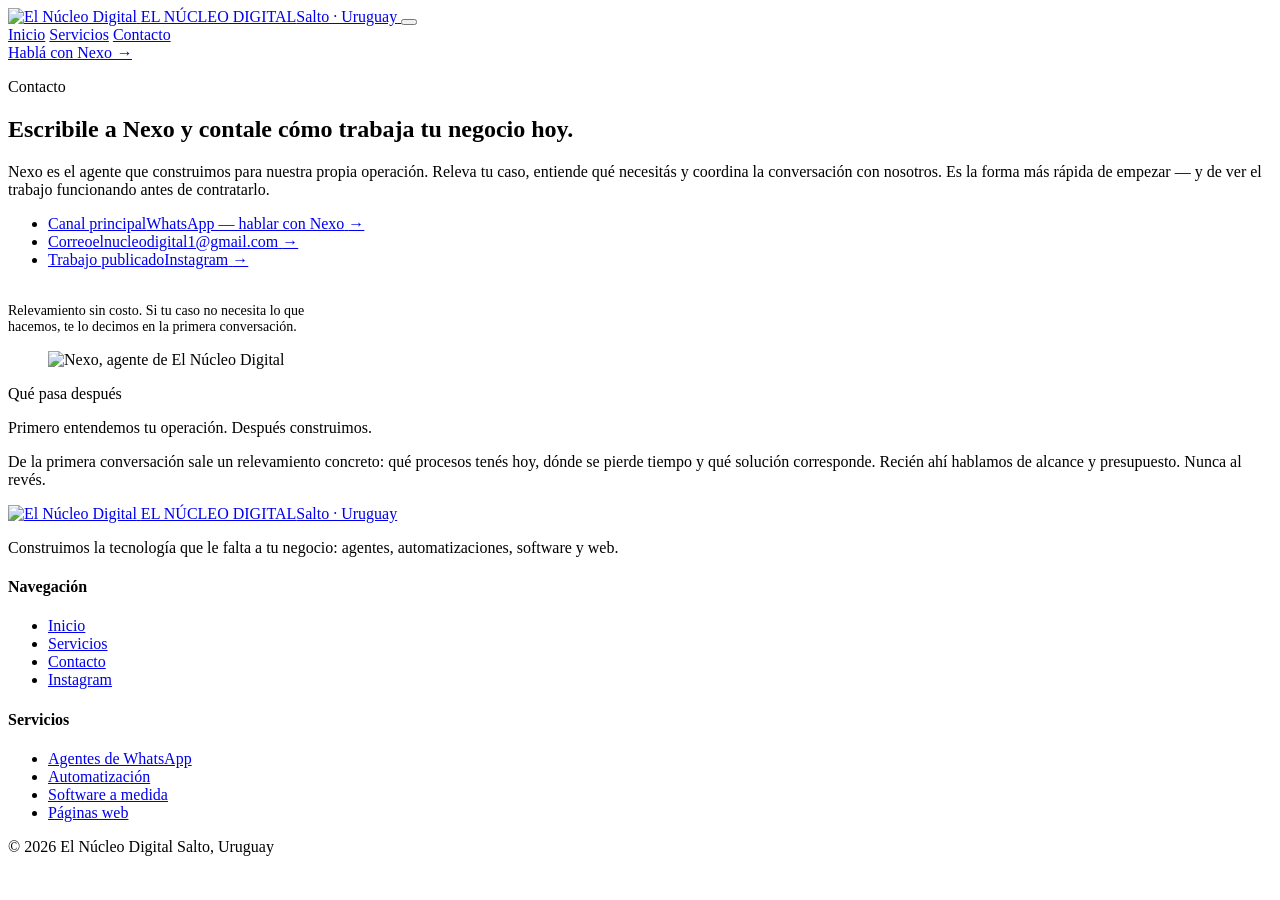
==== contacto.html @ aee67e82 "Add files via upload" ====
<!DOCTYPE html>
<html lang="es">
<head>
<meta charset="UTF-8">
<meta name="viewport" content="width=device-width, initial-scale=1">
<title>Contacto — El Núcleo Digital</title>
<meta name="description" content="Hablá con Nexo por WhatsApp. Relevamos tu caso sin costo y definimos qué solución necesita tu negocio.">
<meta name="theme-color" content="#0B0C0D">
<link rel="icon" href="logo.webp">
<link rel="preconnect" href="https://fonts.googleapis.com">
<link rel="preconnect" href="https://fonts.gstatic.com" crossorigin>
<link href="https://fonts.googleapis.com/css2?family=Archivo:wght@600;700;800&family=Inter:wght@300;350;400;500&family=JetBrains+Mono:wght@400;500&display=swap" rel="stylesheet">
<link rel="stylesheet" href="styles.css?v=20260813">
</head>
<body>

<header class="nav">
  <div class="wrap nav-in">
    <a class="brand" href="index.html">
      <img src="logo.webp" alt="El Núcleo Digital">
      <span class="brand-txt">EL NÚCLEO DIGITAL<span>Salto · Uruguay</span></span>
    </a>
    <button class="nav-toggle" aria-label="Menú" aria-expanded="false"><span></span><span></span><span></span></button>
    <nav class="nav-links">
      <a href="index.html">Inicio</a>
      <a href="servicios.html">Servicios</a>
      <a href="contacto.html" aria-current="page">Contacto</a>
    </nav>
    <a class="btn btn-sm nav-cta" href="#canales">Hablá con Nexo <i>→</i></a>
  </div>
</header>

<section class="contact" id="canales">
  <div class="contact-l">
    <p class="kicker">Contacto</p>
    <h1>Escribile a Nexo y contale cómo trabaja tu negocio hoy.</h1>
    <p class="lead">Nexo es el agente que construimos para nuestra propia operación. Releva tu caso, entiende qué necesitás y coordina la conversación con nosotros. Es la forma más rápida de empezar — y de ver el trabajo funcionando antes de contratarlo.</p>

    <ul class="ch-list">
      <li>
        <a href="https://wa.me/59898648853?text=Hola%2C%20quiero%20saber%20qu%C3%A9%20puede%20automatizar%20mi%20negocio" target="_blank" rel="noopener">
          <span><span class="ch-k">Canal principal</span><span class="ch-v">WhatsApp — hablar con Nexo</span></span>
          <span class="svc-a">→</span>
        </a>
      </li>
      <li>
        <a href="mailto:elnucleodigital1@gmail.com">
          <span><span class="ch-k">Correo</span><span class="ch-v">elnucleodigital1@gmail.com</span></span>
          <span class="svc-a">→</span>
        </a>
      </li>
      <li>
        <a href="https://instagram.com/elnucleodigital_" target="_blank" rel="noopener">
          <span><span class="ch-k">Trabajo publicado</span><span class="ch-v">Instagram</span></span>
          <span class="svc-a">→</span>
        </a>
      </li>
    </ul>

    <p class="mute" style="font-size:14px;margin-top:34px;max-width:48ch">Relevamiento sin costo. Si tu caso no necesita lo que hacemos, te lo decimos en la primera conversación.</p>
  </div>

  <figure class="contact-fig">
    <img src="nexo-oscuro.webp" alt="Nexo, agente de El Núcleo Digital" width="704" height="1520">
  </figure>
</section>

<section class="section">
  <div class="wrap manifesto">
    <p class="manifesto-idx reveal">Qué pasa después</p>
    <div class="manifesto-body">
      <p class="reveal">Primero entendemos tu operación. Después construimos.</p>
      <p class="reveal sub" data-d="1">De la primera conversación sale un relevamiento concreto: qué procesos tenés hoy, dónde se pierde tiempo y qué solución corresponde. Recién ahí hablamos de alcance y presupuesto. Nunca al revés.</p>
    </div>
  </div>
</section>

<footer class="foot">
  <div class="wrap foot-in">
    <div>
      <a class="brand" href="index.html">
        <img src="logo-light.webp" alt="El Núcleo Digital" width="34" height="34">
        <span class="brand-txt">EL NÚCLEO DIGITAL<span>Salto · Uruguay</span></span>
      </a>
      <p class="foot-blurb">Construimos la tecnología que le falta a tu negocio: agentes, automatizaciones, software y web.</p>
    </div>
    <div>
      <h4>Navegación</h4>
      <ul>
        <li><a href="index.html">Inicio</a></li>
        <li><a href="servicios.html">Servicios</a></li>
        <li><a href="contacto.html">Contacto</a></li>
        <li><a href="https://instagram.com/elnucleodigital_" target="_blank" rel="noopener">Instagram</a></li>
      </ul>
    </div>
    <div>
      <h4>Servicios</h4>
      <ul>
        <li><a href="servicios.html#agentes">Agentes de WhatsApp</a></li>
        <li><a href="servicios.html#automatizacion">Automatización</a></li>
        <li><a href="servicios.html#software">Software a medida</a></li>
        <li><a href="servicios.html#web">Páginas web</a></li>
      </ul>
    </div>
  </div>
  <div class="wrap foot-bot">
    <span>© 2026 El Núcleo Digital</span>
    <span>Salto, Uruguay</span>
  </div>
</footer>

<script defer src="gsap.min.js"></script>
<script defer src="ScrollTrigger.min.js"></script>
<script defer src="main.js?v=20260813"></script>
</body>
</html>
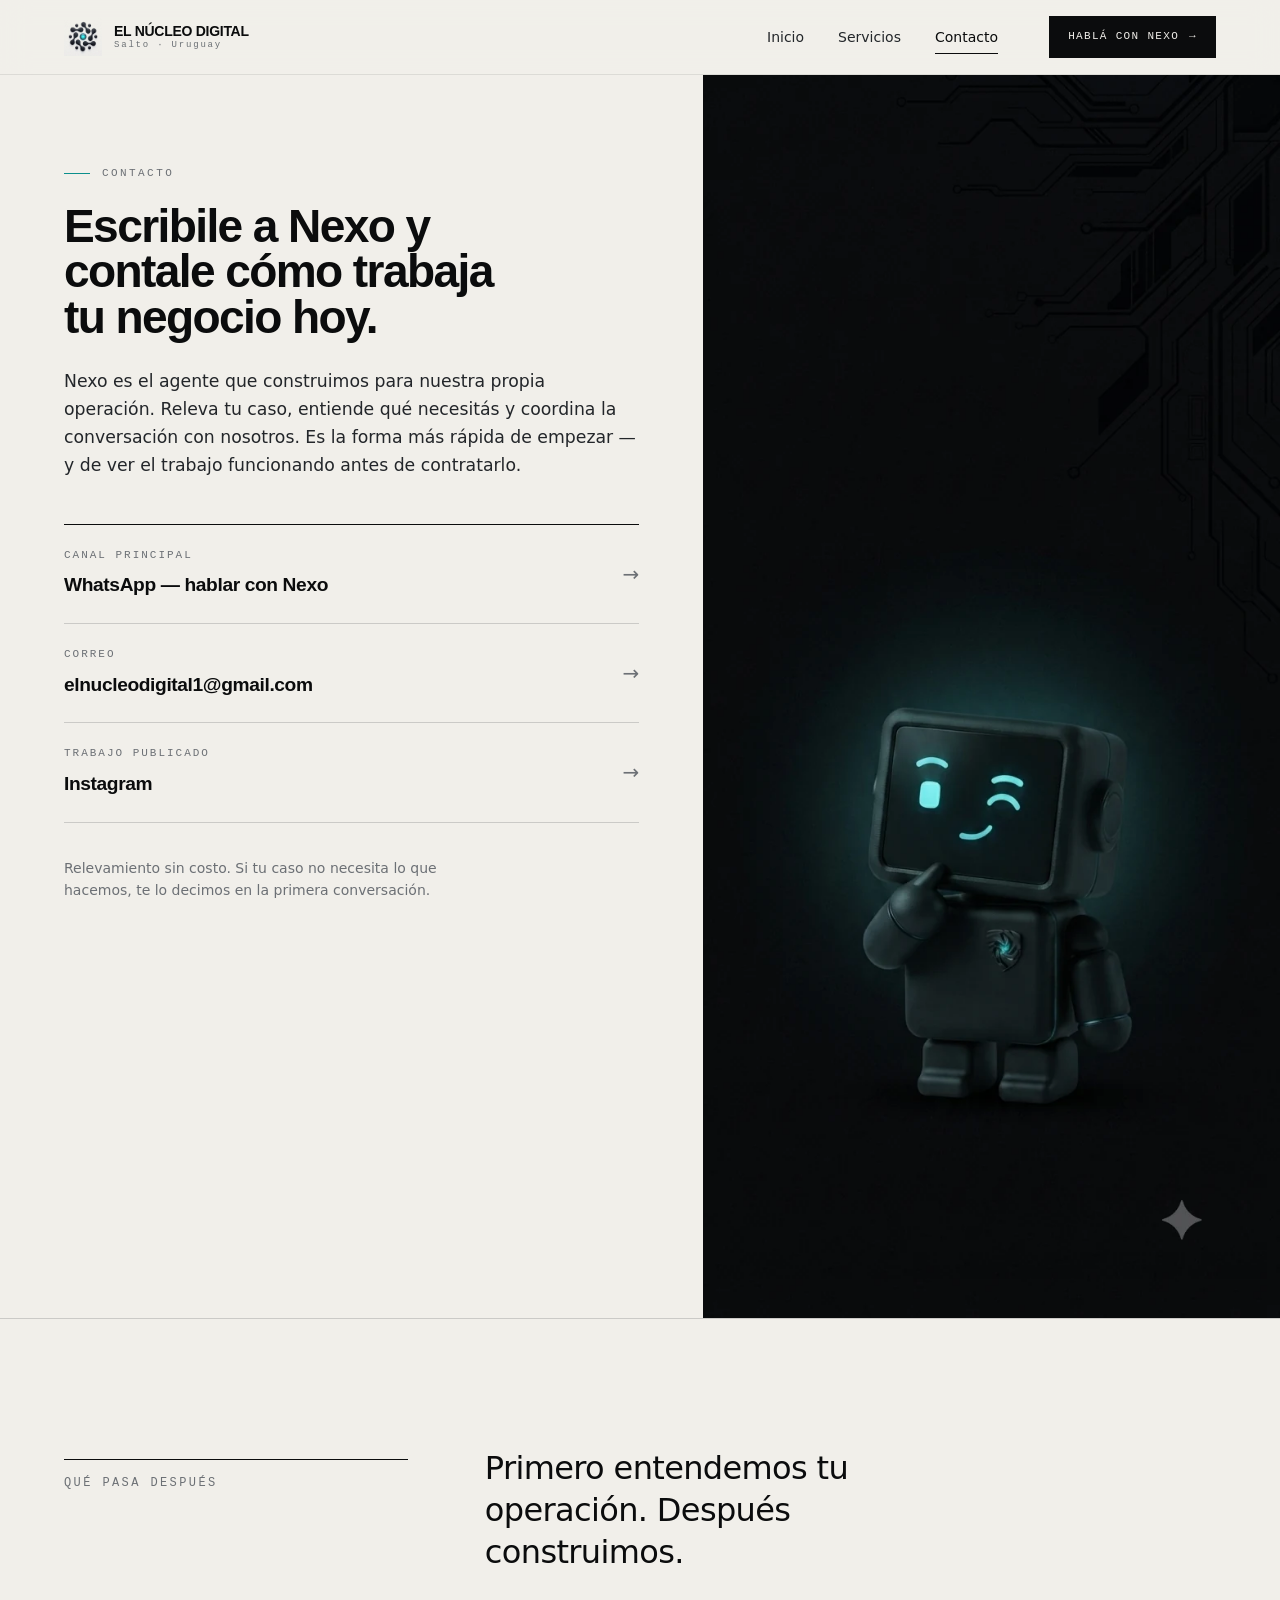
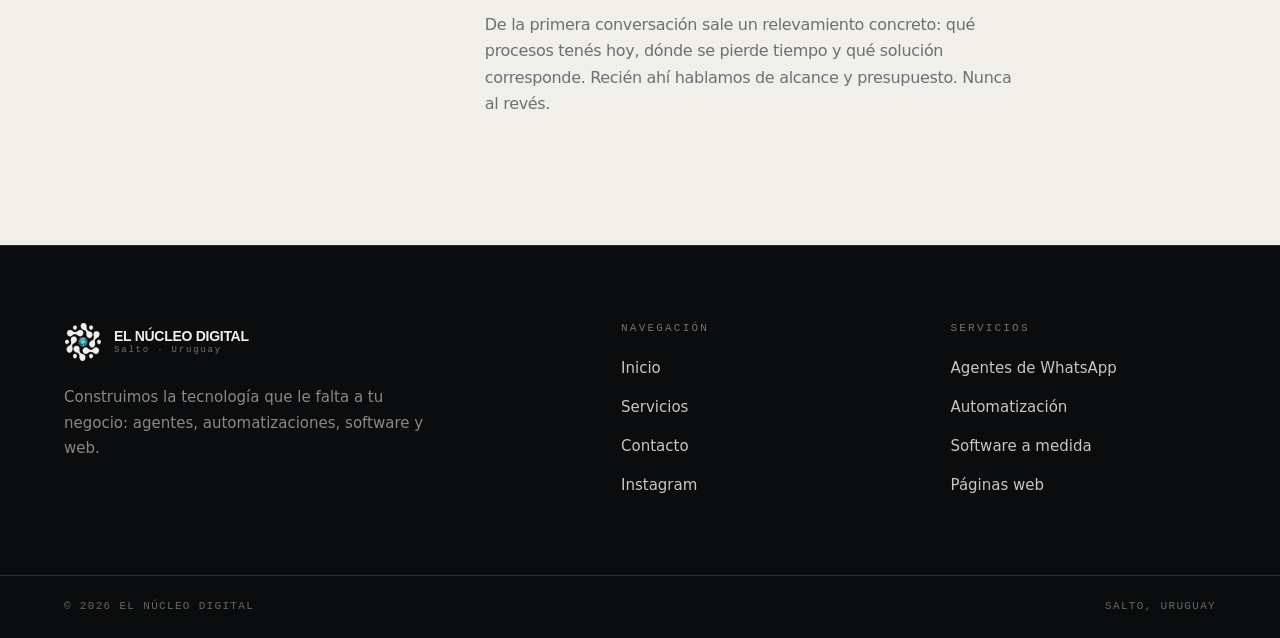
==== commit 244bdee1: "Add files via upload" ====
--- a/contacto.html
+++ b/contacto.html
@@ -6,7 +6,9 @@
 <title>Contacto — El Núcleo Digital</title>
 <meta name="description" content="Hablá con Nexo por WhatsApp. Relevamos tu caso sin costo y definimos qué solución necesita tu negocio.">
 <meta name="theme-color" content="#0B0C0D">
-<link rel="icon" href="logo.webp">
+<link rel="icon" type="image/png" sizes="32x32" href="icono-32.png">
+<link rel="icon" type="image/png" sizes="512x512" href="icono-512.png">
+<link rel="apple-touch-icon" href="icono-180.png">
 <link rel="preconnect" href="https://fonts.googleapis.com">
 <link rel="preconnect" href="https://fonts.gstatic.com" crossorigin>
 <link href="https://fonts.googleapis.com/css2?family=Archivo:wght@600;700;800&family=Inter:wght@300;350;400;500&family=JetBrains+Mono:wght@400;500&display=swap" rel="stylesheet">
--- a/styles.css
+++ b/styles.css
@@ -0,0 +1,530 @@
+/* ============================================================
+   EL NÚCLEO DIGITAL — v3
+   Editorial claro · fotografía real · hairlines
+   Regla del sistema: 0 border-radius, 0 box-shadow.
+   ============================================================ */
+
+:root{
+  --bone:      #F1EFEA;
+  --bone-2:    #E7E4DD;
+  --paper:     #FFFFFF;
+  --ink:       #0B0C0D;
+  --ink-soft:  #23262A;
+  --mute:      #6C7075;
+  --teal:      #0B8F8C;   /* acento sobre claro */
+  --teal-br:   #2FD8D5;   /* acento sobre oscuro */
+  --line:      rgba(11,12,13,.16);
+  --line-soft: rgba(11,12,13,.09);
+  --line-dark: rgba(241,239,234,.16);
+
+  --pad: clamp(20px, 5vw, 90px);
+  --max: 1560px;
+
+  --f-display: "Archivo", "Archivo Black", "Helvetica Neue", sans-serif;
+  --f-body:    "Inter", system-ui, -apple-system, sans-serif;
+  --f-mono:    "JetBrains Mono", ui-monospace, "Courier New", monospace;
+}
+
+*,*::before,*::after{ box-sizing:border-box; }
+
+html{ scroll-behavior:smooth; -webkit-text-size-adjust:100%; }
+
+body{
+  margin:0;
+  background:var(--bone);
+  color:var(--ink);
+  font-family:var(--f-body);
+  font-weight:400;
+  font-size:17px;
+  line-height:1.6;
+  -webkit-font-smoothing:antialiased;
+  overflow-x:hidden;
+}
+
+img{ display:block; max-width:100%; }
+figure,figcaption{ margin:0; }
+a{ color:inherit; text-decoration:none; }
+button{ font:inherit; }
+
+/* ---------- tipografía base ---------- */
+h1,h2,h3,h4{
+  font-family:var(--f-display);
+  font-weight:700;
+  letter-spacing:-.035em;
+  line-height:.98;
+  margin:0;
+  text-wrap:balance;
+}
+
+.kicker{
+  font-family:var(--f-mono);
+  font-size:11px;
+  letter-spacing:.22em;
+  text-transform:uppercase;
+  color:var(--mute);
+  margin:0 0 22px;
+  display:flex;
+  align-items:center;
+  gap:12px;
+}
+.kicker::before{
+  content:"";
+  width:26px; height:1px;
+  background:var(--teal);
+  flex:none;
+}
+
+.lead{
+  font-size:clamp(17px,1.35vw,20px);
+  line-height:1.62;
+  color:var(--ink-soft);
+  max-width:56ch;
+  font-weight:350;
+}
+
+.mute{ color:var(--mute); }
+.teal{ color:var(--teal); }
+
+/* ---------- layout ---------- */
+.wrap{
+  width:100%;
+  max-width:var(--max);
+  margin-inline:auto;
+  padding-inline:var(--pad);
+}
+.section{ padding-block:clamp(80px,10vw,160px); }
+.section--tight{ padding-block:clamp(56px,6vw,104px) 0; }
+.rule{ height:1px; background:var(--line); border:0; margin:0; }
+
+/* ============================================================
+   NAV
+   ============================================================ */
+.nav{
+  position:sticky; top:0; z-index:80;
+  background:rgba(241,239,234,.88);
+  backdrop-filter:blur(14px);
+  -webkit-backdrop-filter:blur(14px);
+  border-bottom:1px solid var(--line-soft);
+  transition:border-color .3s ease;
+}
+.nav-in{
+  display:flex; align-items:center; gap:clamp(20px,4vw,60px);
+  height:74px;
+}
+.brand{ display:flex; align-items:center; gap:12px; flex:none; }
+.brand img{ width:38px; height:38px; object-fit:contain; }
+.brand-txt{
+  font-family:var(--f-display);
+  font-weight:700;
+  font-size:14px;
+  letter-spacing:.01em;
+  letter-spacing:-.02em;
+  line-height:1;
+}
+.brand-txt span{ display:block; font-family:var(--f-mono); font-size:9px; letter-spacing:.2em; color:var(--mute); margin-top:3px; font-weight:400; }
+
+.nav-links{ display:flex; gap:34px; margin-left:auto; }
+.nav-links a{
+  font-size:14px; color:var(--ink-soft);
+  position:relative; padding-block:6px;
+}
+.nav-links a::after{
+  content:""; position:absolute; left:0; bottom:0;
+  width:100%; height:1px; background:var(--ink);
+  transform:scaleX(0); transform-origin:right;
+  transition:transform .38s cubic-bezier(.22,1,.36,1);
+}
+.nav-links a:hover::after,
+.nav-links a[aria-current="page"]::after{ transform:scaleX(1); transform-origin:left; }
+.nav-links a[aria-current="page"]{ color:var(--ink); }
+
+.btn{
+  display:inline-flex; align-items:center; gap:10px;
+  padding:14px 24px;
+  font-family:var(--f-mono); font-size:12px;
+  letter-spacing:.12em; text-transform:uppercase;
+  border:1px solid var(--ink);
+  background:var(--ink); color:var(--bone);
+  transition:background .28s ease,color .28s ease;
+  cursor:pointer;
+}
+.btn:hover{ background:transparent; color:var(--ink); }
+.btn-ghost{ background:transparent; color:var(--ink); }
+.btn-ghost:hover{ background:var(--ink); color:var(--bone); }
+.btn-sm{ padding:11px 18px; font-size:11px; }
+.btn-light{ border-color:var(--bone); background:var(--bone); color:var(--ink); }
+.btn-light:hover{ background:transparent; color:var(--bone); }
+.btn i{ font-style:normal; transition:transform .3s ease; }
+.btn:hover i{ transform:translateX(4px); }
+
+.nav-cta{ flex:none; }
+.nav-toggle{ display:none; }
+
+/* ============================================================
+   HERO — asimétrico, foto real a sangre por la derecha
+   ============================================================ */
+.hero{
+  display:grid;
+  grid-template-columns:minmax(0,1.02fr) minmax(0,.98fr);
+  align-items:stretch;
+  border-bottom:1px solid var(--line);
+  min-height:min(86vh,860px);
+}
+.hero-txt{
+  padding:clamp(50px,7vw,110px) clamp(30px,5vw,80px) clamp(50px,7vw,100px) var(--pad);
+  display:flex; flex-direction:column; justify-content:center;
+  max-width:900px; margin-left:auto; width:100%;
+}
+.hero h1{
+  font-size:clamp(36px,4.1vw,63px);
+  margin-bottom:30px;
+}
+.hero h1 em{
+  font-style:normal;
+  display:inline-block;
+  position:relative;
+}
+.hero h1 em::after{
+  content:""; position:absolute; left:0; right:0; bottom:.06em;
+  height:.1em; background:var(--teal-br);
+  z-index:-1;
+  transform:scaleX(0); transform-origin:left;
+  animation:swipe 1s cubic-bezier(.22,1,.36,1) .85s forwards;
+}
+@keyframes swipe{ to{ transform:scaleX(1); } }
+
+.hero-actions{ display:flex; flex-wrap:wrap; gap:14px; margin-top:42px; }
+
+.hero-fig{
+  position:relative;
+  border-left:1px solid var(--line);
+  background:var(--bone-2);
+  overflow:hidden;
+  min-height:420px;
+}
+.hero-fig img{
+  width:100%; height:100%;
+  object-fit:cover; object-position:center 42%;
+  transform:scale(1.06);
+}
+.hero-fig--chat{ background:var(--ink); display:flex; align-items:center; justify-content:center; padding:clamp(26px,3vw,60px); }
+.hero-fig--chat img{ width:auto; height:100%; max-width:100%; object-fit:contain; transform:none; }
+
+/* quien esta detras */
+.about{
+  display:grid; grid-template-columns:minmax(0,.34fr) minmax(0,.66fr);
+  gap:clamp(28px,5vw,80px); align-items:center;
+}
+.about-fig{ background:var(--bone-2); border:1px solid var(--line); }
+.about-fig img{ width:100%; aspect-ratio:1/1; object-fit:cover; }
+.about h2{ font-size:clamp(26px,2.8vw,42px); margin-bottom:22px; }
+.about p{ font-size:17px; line-height:1.7; color:var(--ink-soft); max-width:56ch; margin:0 0 20px; font-weight:350; }
+.about .sig{ font-family:var(--f-mono); font-size:11px; letter-spacing:.2em; text-transform:uppercase; color:var(--mute); margin-top:28px; padding-top:20px; border-top:1px solid var(--line); }
+@media (max-width:1080px){ .about{ grid-template-columns:1fr; gap:26px; } .about-fig{ max-width:320px; } }
+
+.hero-tag{
+  position:absolute; left:0; bottom:0;
+  background:var(--bone);
+  border-top:1px solid var(--line); border-right:1px solid var(--line);
+  padding:14px 22px;
+  font-family:var(--f-mono); font-size:11px;
+  letter-spacing:.14em; text-transform:uppercase;
+  color:var(--ink-soft);
+  display:flex; align-items:center; gap:10px;
+}
+.dot{
+  width:6px; height:6px; background:var(--teal);
+  border-radius:50%;
+  animation:pulse 2.4s ease-in-out infinite;
+  flex:none;
+}
+@keyframes pulse{ 0%,100%{opacity:1} 50%{opacity:.25} }
+
+/* ============================================================
+   TICKER
+   ============================================================ */
+.ticker{
+  border-bottom:1px solid var(--line);
+  background:var(--bone);
+  overflow:hidden;
+  padding-block:16px;
+}
+.ticker-track{
+  display:flex; width:max-content;
+  animation:slide 42s linear infinite;
+}
+.ticker:hover .ticker-track{ animation-play-state:paused; }
+@keyframes slide{ to{ transform:translateX(-50%); } }
+.ticker span{
+  font-family:var(--f-mono); font-size:12px;
+  letter-spacing:.2em; text-transform:uppercase;
+  color:var(--mute);
+  padding-inline:26px;
+  display:flex; align-items:center; gap:26px;
+  white-space:nowrap;
+}
+.ticker span::after{ content:"—"; color:var(--teal); }
+
+/* ============================================================
+   MANIFIESTO
+   ============================================================ */
+.manifesto{
+  display:grid;
+  grid-template-columns:minmax(0,.32fr) minmax(0,.68fr);
+  gap:clamp(30px,6vw,90px);
+  align-items:start;
+}
+.manifesto-idx{
+  font-family:var(--f-mono); font-size:12px;
+  letter-spacing:.2em; text-transform:uppercase; color:var(--mute);
+  padding-top:14px;
+  border-top:1px solid var(--ink);
+}
+.manifesto-body p{
+  font-size:clamp(22px,2.5vw,38px);
+  line-height:1.32;
+  letter-spacing:-.02em;
+  font-weight:350;
+  margin:0 0 28px;
+  max-width:24ch;
+}
+.manifesto-body p:last-of-type{ margin-bottom:0; }
+.manifesto-body .sub{
+  font-size:clamp(16px,1.2vw,18px);
+  line-height:1.65; color:var(--mute);
+  max-width:52ch; margin-top:38px; font-weight:400;
+}
+
+/* ============================================================
+   SERVICIOS — filas editoriales, no tarjetas
+   ============================================================ */
+.svc-head{
+  display:flex; justify-content:space-between; align-items:flex-end;
+  gap:40px; flex-wrap:wrap; margin-bottom:clamp(40px,5vw,70px);
+}
+.svc-head h2{ font-size:clamp(30px,3.4vw,52px); max-width:16ch; }
+
+.svc-list{ border-top:1px solid var(--ink); }
+.svc-row{
+  display:grid;
+  grid-template-columns:88px minmax(0,.34fr) minmax(0,.66fr) 54px;
+  gap:clamp(16px,3vw,50px);
+  align-items:start;
+  padding-block:clamp(30px,3.4vw,46px);
+  border-bottom:1px solid var(--line);
+  position:relative;
+  transition:padding-left .4s cubic-bezier(.22,1,.36,1);
+}
+.svc-row::before{
+  content:""; position:absolute; left:0; top:-1px; height:1px; width:0;
+  background:var(--teal);
+  transition:width .55s cubic-bezier(.22,1,.36,1);
+}
+.svc-row:hover{ padding-left:14px; }
+.svc-row:hover::before{ width:100%; }
+.svc-n{
+  font-family:var(--f-mono); font-size:12px;
+  letter-spacing:.16em; color:var(--mute); padding-top:7px;
+}
+.svc-row:hover .svc-n{ color:var(--teal); }
+.svc-t{
+  font-family:var(--f-display);
+  font-weight:700;
+  font-size:clamp(20px,1.9vw,29px);
+  letter-spacing:-.03em; line-height:1.05;
+}
+.svc-d{ color:var(--ink-soft); font-size:16px; line-height:1.65; max-width:60ch; margin:0; font-weight:350; }
+.svc-a{
+  justify-self:end; align-self:center;
+  font-size:20px; color:var(--mute);
+  transition:transform .35s ease,color .35s ease;
+}
+.svc-row:hover .svc-a{ transform:translateX(6px); color:var(--ink); }
+
+/* ============================================================
+   PROCESO
+   ============================================================ */
+.proc{ display:grid; grid-template-columns:repeat(3,1fr); gap:1px; background:var(--line); border-block:1px solid var(--line); }
+.proc-step{ background:var(--bone); padding:clamp(30px,3.4vw,52px) clamp(22px,2.4vw,40px); }
+.proc-n{
+  font-family:var(--f-mono); font-size:11px; letter-spacing:.2em;
+  color:var(--teal); margin-bottom:26px;
+}
+.proc-step h3{ font-size:clamp(19px,1.6vw,25px); margin-bottom:16px; }
+.proc-step p{ color:var(--mute); font-size:15.5px; line-height:1.68; margin:0; max-width:34ch; }
+
+/* ============================================================
+   BANDA OSCURA / CTA
+   ============================================================ */
+.band{
+  background:var(--ink); color:var(--bone);
+  display:grid; grid-template-columns:minmax(0,.42fr) minmax(0,.58fr);
+  align-items:stretch;
+}
+.band-fig{ position:relative; overflow:hidden; min-height:440px; border-right:1px solid var(--line-dark); }
+.band-fig img{ width:100%; height:100%; object-fit:cover; object-position:center 58%; }
+.band-txt{
+  padding:clamp(50px,7vw,110px) clamp(30px,5vw,90px);
+  display:flex; flex-direction:column; justify-content:center;
+}
+.band-txt .kicker{ color:rgba(241,239,234,.55); }
+.band-txt .kicker::before{ background:var(--teal-br); }
+.band-txt h2{ font-size:clamp(28px,3.1vw,46px); margin-bottom:26px; }
+.band-txt h2 span{ color:var(--teal-br); }
+.band-txt p{ color:rgba(241,239,234,.66); max-width:46ch; font-size:17px; line-height:1.66; margin:0 0 40px; font-weight:350; }
+.band-actions{ display:flex; flex-wrap:wrap; gap:14px; }
+.band-meta{
+  margin-top:48px; padding-top:24px;
+  border-top:1px solid var(--line-dark);
+  font-family:var(--f-mono); font-size:11px; letter-spacing:.16em;
+  text-transform:uppercase; color:rgba(241,239,234,.42);
+  display:flex; gap:26px; flex-wrap:wrap;
+}
+
+/* ============================================================
+   FOOTER
+   ============================================================ */
+.foot{ background:var(--ink); color:var(--bone); border-top:1px solid var(--line-dark); }
+.foot-in{
+  display:grid; grid-template-columns:minmax(0,1.3fr) repeat(2,minmax(0,.7fr));
+  gap:clamp(30px,5vw,70px);
+  padding-block:clamp(50px,6vw,84px);
+}
+.foot .brand-txt{ color:var(--bone); }
+.foot .brand-txt span{ color:rgba(241,239,234,.45); }
+.foot-blurb{ color:rgba(241,239,234,.55); font-size:15px; line-height:1.7; max-width:38ch; margin:24px 0 0; font-weight:350; }
+.foot h4{ font-family:var(--f-mono); font-weight:400; font-size:11px; letter-spacing:.2em; text-transform:uppercase; color:rgba(241,239,234,.45); margin-bottom:20px; letter-spacing:.2em; }
+.foot ul{ list-style:none; margin:0; padding:0; display:grid; gap:12px; }
+.foot a{ color:rgba(241,239,234,.82); font-size:15px; }
+.foot a:hover{ color:var(--teal-br); }
+.foot-bot{
+  border-top:1px solid var(--line-dark);
+  padding-block:22px;
+  display:flex; justify-content:space-between; gap:20px; flex-wrap:wrap;
+  font-family:var(--f-mono); font-size:11px; letter-spacing:.12em;
+  text-transform:uppercase; color:rgba(241,239,234,.4);
+}
+
+/* ============================================================
+   PÁGINA INTERNA
+   ============================================================ */
+.page-head{
+  border-bottom:1px solid var(--line);
+  padding-block:clamp(60px,8vw,130px) clamp(40px,5vw,80px);
+}
+.page-head h1{ font-size:clamp(34px,4.4vw,68px); max-width:15ch; }
+.page-head .lead{ margin-top:32px; }
+
+.band-photo{ border-bottom:1px solid var(--line); background:var(--bone-2); }
+.band-photo img{ width:100%; height:clamp(220px,32vw,420px); object-fit:cover; object-position:center 40%; }
+
+.detail{
+  display:grid;
+  grid-template-columns:minmax(0,.36fr) minmax(0,.64fr);
+  gap:clamp(28px,5vw,80px);
+  padding-block:clamp(46px,5.5vw,86px);
+  border-bottom:1px solid var(--line);
+  align-items:start;
+}
+.detail:last-of-type{ border-bottom:0; }
+.detail-l .kicker{ margin-bottom:16px; }
+.detail-l h2{ font-size:clamp(24px,2.6vw,40px); }
+.detail-r p{ font-size:17px; line-height:1.7; color:var(--ink-soft); margin:0 0 26px; max-width:62ch; font-weight:350; }
+.spec{ list-style:none; margin:0; padding:0; border-top:1px solid var(--line); }
+.spec li{
+  display:flex; gap:18px; align-items:baseline;
+  padding-block:13px; border-bottom:1px solid var(--line-soft);
+  font-size:15.5px; color:var(--ink-soft);
+}
+.spec li::before{
+  content:attr(data-n);
+  font-family:var(--f-mono); font-size:11px; color:var(--teal);
+  letter-spacing:.1em; flex:none; min-width:26px;
+}
+
+/* contacto */
+.contact{
+  display:grid; grid-template-columns:minmax(0,1fr) minmax(0,.82fr);
+  align-items:stretch; border-bottom:1px solid var(--line);
+}
+.contact-l{ padding:clamp(50px,7vw,110px) clamp(30px,5vw,80px) clamp(50px,7vw,110px) var(--pad); }
+.contact-l h1{ font-size:clamp(32px,3.6vw,56px); margin-bottom:28px; }
+.contact-fig{ border-left:1px solid var(--line); background:var(--ink); overflow:hidden; min-height:420px; }
+.contact-fig img{ width:100%; height:100%; object-fit:cover; object-position:center 62%; }
+.ch-list{ list-style:none; margin:44px 0 0; padding:0; border-top:1px solid var(--ink); }
+.ch-list li{ border-bottom:1px solid var(--line); }
+.ch-list a{ display:flex; justify-content:space-between; align-items:center; gap:20px; padding-block:22px; transition:padding-left .4s cubic-bezier(.22,1,.36,1); }
+.ch-list a:hover{ padding-left:12px; }
+.ch-k{ font-family:var(--f-mono); font-size:11px; letter-spacing:.18em; text-transform:uppercase; color:var(--mute); display:block; margin-bottom:6px; }
+.ch-v{ font-family:var(--f-display); font-weight:700; font-size:clamp(17px,1.5vw,22px); letter-spacing:-.02em; }
+.ch-list a:hover .ch-v{ color:var(--teal); }
+
+/* ============================================================
+   REVEAL
+   ============================================================ */
+.reveal{ opacity:0; transform:translateY(28px); transition:opacity .85s cubic-bezier(.22,1,.36,1),transform .85s cubic-bezier(.22,1,.36,1); }
+.reveal.is-visible{ opacity:1; transform:none; }
+.reveal[data-split]{ opacity:1; transform:none; }   /* defensa A.4.5 */
+.reveal[data-d="1"]{ transition-delay:.09s; }
+.reveal[data-d="2"]{ transition-delay:.18s; }
+.reveal[data-d="3"]{ transition-delay:.27s; }
+
+/* ============================================================
+   RESPONSIVE
+   ============================================================ */
+@media (max-width:1080px){
+  .hero{ grid-template-columns:1fr; min-height:0; }
+  .hero-txt{ padding:clamp(48px,9vw,80px) var(--pad); max-width:none; margin:0; order:2; }
+  .hero-fig{ order:1; border-left:0; border-bottom:1px solid var(--line); height:clamp(400px,86vw,620px); min-height:0; }
+  .hero-fig img{ object-position:center 34%; }
+  .band{ grid-template-columns:1fr; }
+  .band-fig{ min-height:0; height:clamp(300px,58vw,460px); border-right:0; border-bottom:1px solid var(--line-dark); }
+  .contact{ grid-template-columns:1fr; }
+  .contact-l{ padding:clamp(48px,9vw,80px) var(--pad); }
+  .contact-fig{ border-left:0; border-top:1px solid var(--line); height:clamp(300px,58vw,460px); min-height:0; }
+  .manifesto{ grid-template-columns:1fr; gap:28px; }
+  .detail{ grid-template-columns:1fr; gap:24px; }
+  .foot-in{ grid-template-columns:1fr 1fr; }
+  .foot-in > :first-child{ grid-column:1 / -1; }
+}
+
+@media (max-width:820px){
+  .proc{ grid-template-columns:1fr; }
+  .svc-row{ grid-template-columns:44px 1fr; gap:14px 18px; }
+  .svc-d{ grid-column:2; }
+  .svc-a{ display:none; }
+  .nav-links{
+    position:fixed; inset:74px 0 auto 0;
+    background:var(--bone); border-bottom:1px solid var(--line);
+    flex-direction:column; gap:0; padding:8px var(--pad) 26px;
+    transform:translateY(-110%);
+    opacity:0; visibility:hidden; pointer-events:none;
+    transition:transform .45s cubic-bezier(.22,1,.36,1),opacity .3s ease,visibility 0s linear .45s;
+    margin:0; z-index:-1;
+  }
+  .nav-links.open{
+    transform:none; opacity:1; visibility:visible; pointer-events:auto; z-index:1;
+    transition:transform .45s cubic-bezier(.22,1,.36,1),opacity .3s ease,visibility 0s;
+  }
+  .nav-links a{ padding-block:16px; border-bottom:1px solid var(--line-soft); font-size:17px; }
+  .nav-links a::after{ display:none; }
+  .nav-in{ justify-content:space-between; }
+  .nav-cta{ display:none; }
+  .nav-toggle{
+    display:flex; flex-direction:column; gap:5px; margin-left:auto;
+    background:none; border:0; padding:10px; cursor:pointer;
+  }
+  .nav-toggle span{ width:24px; height:1.5px; background:var(--ink); transition:transform .35s ease,opacity .25s ease; display:block; }
+  .nav-toggle.open span:nth-child(1){ transform:translateY(6.5px) rotate(45deg); }
+  .nav-toggle.open span:nth-child(2){ opacity:0; }
+  .nav-toggle.open span:nth-child(3){ transform:translateY(-6.5px) rotate(-45deg); }
+}
+
+@media (max-width:560px){
+  body{ font-size:16px; }
+  .hero-actions .btn{ width:100%; justify-content:center; }
+  .foot-in{ grid-template-columns:1fr; }
+  .band-meta{ gap:14px; }
+}
+
+@media print{ .nav,.ticker{ display:none; } }
